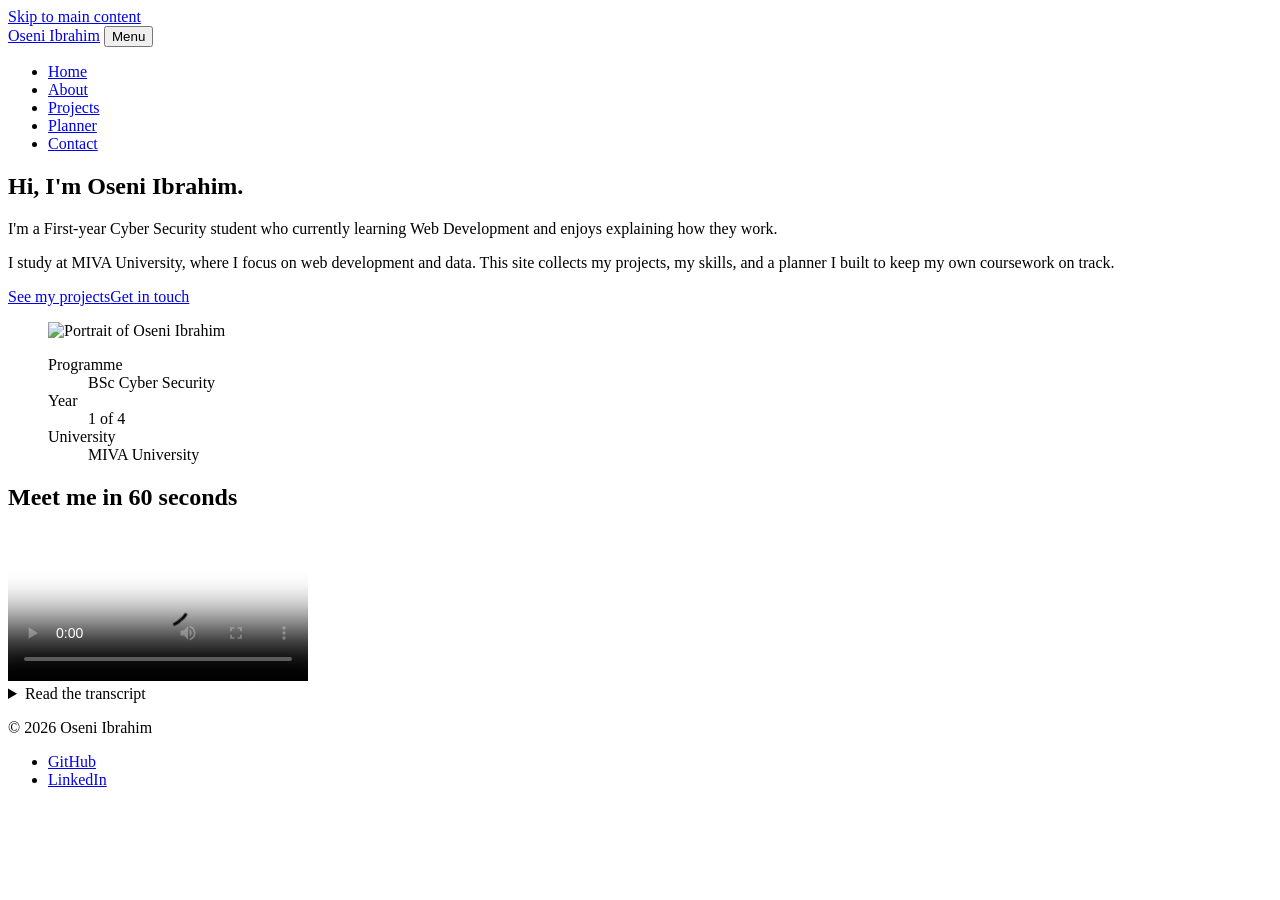
==== index.html @ 3f06a07c "first html file" ====
<!DOCTYPE html>
<html lang="en">

<head>
    <meta charset="utf-8">
    <meta name="viewport" content="width=device-width, initial-scale=1">
    <title>Home | Oseni Ibrahim</title>
    <meta name="description" content="Portfolio of Oseni Ibrahim, a Computer Science student.">
    <link rel="preconnect" href="https://fonts.googleapis.com">
    <link rel="preconnect" href="https://fonts.gstatic.com" crossorigin>
    <link
        href="https://fonts.googleapis.com/css2?family=Bricolage+Grotesque:wght@600;800&family=Public+Sans:wght@400;600&display=swap"
        rel="stylesheet">
    <link rel="stylesheet" href="css/styles.css">
</head>

<body>
    <a class="skip" href="#main">Skip to main content</a>
    <header class="site-header">
        <div class="wrap bar">
            <a class="brand" href="index.html">Oseni Ibrahim</a>
            <button class="nav-toggle" type="button" aria-expanded="false" aria-controls="nav">Menu</button>
            <nav id="nav" aria-label="Main">
                <ul>
                    <li><a href="index.html" aria-current="page">Home</a></li>
                    <li><a href="about.html">About</a></li>
                    <li><a href="projects.html">Projects</a></li>
                    <li><a href="planner.html">Planner</a></li>
                    <li><a href="contact.html">Contact</a></li>
                </ul>
            </nav>
        </div>
    </header>
    <main id="main">

        <section class="hero wrap">
            <div>
                <h1>Hi, I'm Oseni Ibrahim.</h1>
                <p class="lead">I'm a First-year Cyber Security student who currently learning Web Development and
                    enjoys explaining how they work.</p>
                <p>I study at MIVA University, where I focus on web development and data. This site collects my
                    projects, my skills, and a planner I built to keep my own coursework on track.</p>
                <p class="cta-row"><a class="btn" href="projects.html">See my projects</a><a class="btn ghost"
                        href="contact.html">Get in touch</a></p>
            </div>
            <figure class="id-card">
                <img src="https://drive.google.com/file/d/1kShl0quYSvwKNnQcOPsOj3Awe5-GO2vB/view?usp=drivesdk"
                    alt="Portrait of Oseni Ibrahim" width="400" height="400">
                <figcaption>
                    <dl>
                        <div>
                            <dt>Programme</dt>
                            <dd>BSc Cyber Security</dd>
                        </div>
                        <div>
                            <dt>Year</dt>
                            <dd>1 of 4</dd>
                        </div>
                        <div>
                            <dt>University</dt>
                            <dd>MIVA University</dd>
                        </div>
                    </dl>
                </figcaption>
            </figure>
        </section>
        <section class="wrap narrow">
            <h2>Meet me in 60 seconds</h2>
            <video controls preload="metadata"
                poster="https://drive.google.com/file/d/1ki7SX7H2IhmsDqUE-3GgRlFBGXtQvdEO/view?usp=drivesdk">
                <source src="assets/media/intro.mp4" type="video/mp4">
                <p>Your browser can't play this video. <a href="assets/media/intro.mp4">Download it instead</a>.</p>
            </video>
            <details>
                <summary>Read the transcript</summary>
                <p>Hello everyone!
                    My name is Oseni Ibrahim, and I'm a 100-level student at MIVA University, studying BSc Cyber
                    Security.
                    I'm currently in my first year, and I'm excited to begin my journey in the field of cybersecurity.
                    I'm particularly interested in learning how technology works, how systems can be protected, and how
                    cybersecurity can help create a safer digital world.
                    I look forward to developing my skills, gaining new experiences, and growing throughout my time at
                    MIVA University.
                    That's a little about me. Thanks for watching, and I hope to see you around!.</p>
            </details>
        </section>

    </main>
    <footer class="site-footer">
        <div class="wrap">
            <p>&copy; <span id="year">2026</span> Oseni Ibrahim</p>
            <ul class="social">
                <li><a href="https://github.com/brymezHD/Responsive-Student-Portfolio/">GitHub</a></li>
                <li><a href="https://www.linkedin.com/in/oseni-ibrahim-b8418a189">LinkedIn</a></li>
            </ul>
        </div>
    </footer>
    <script src="js/main.js" defer></script>
</body>

</html>
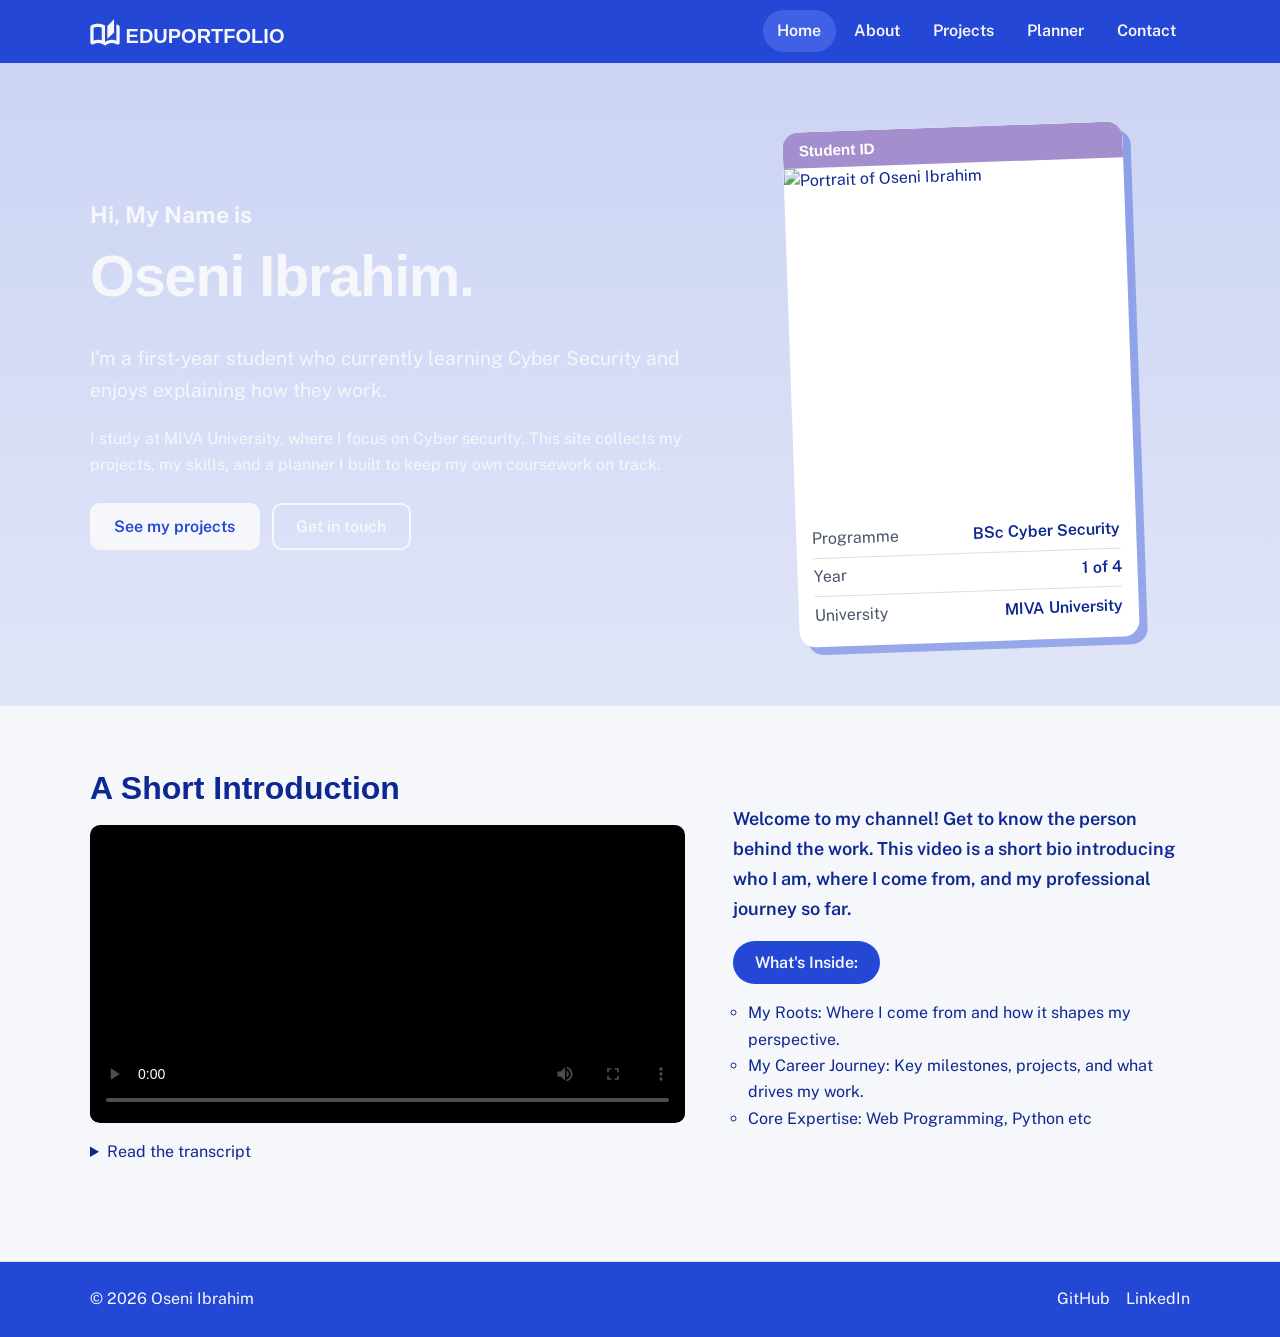
==== commit e0bad1ff: "Add files via upload new modification" ====
--- a/index.html
+++ b/index.html
@@ -11,91 +11,118 @@
     <link
         href="https://fonts.googleapis.com/css2?family=Bricolage+Grotesque:wght@600;800&family=Public+Sans:wght@400;600&display=swap"
         rel="stylesheet">
-    <link rel="stylesheet" href="css/styles.css">
+    <link rel="stylesheet"
+        href="https://fonts.googleapis.com/css2?family=Material+Symbols+Outlined:opsz,wght,FILL,GRAD@20..48,100..700,0..1,-50..200&icon_names=auto_stories" />
+    <link rel="stylesheet" href="styles.css">
+
 </head>
 
 <body>
     <a class="skip" href="#main">Skip to main content</a>
-    <header class="site-header">
+    <header class="inxsite-header">
         <div class="wrap bar">
-            <a class="brand" href="index.html">Oseni Ibrahim</a>
+            <a class="brandnew" href="index.html"><span class="material-symbols-outlined">
+                    auto_stories
+                </span>&nbsp;EDUPORTFOLIO</a>
             <button class="nav-toggle" type="button" aria-expanded="false" aria-controls="nav">Menu</button>
             <nav id="nav" aria-label="Main">
                 <ul>
-                    <li><a href="index.html" aria-current="page">Home</a></li>
-                    <li><a href="about.html">About</a></li>
-                    <li><a href="projects.html">Projects</a></li>
-                    <li><a href="planner.html">Planner</a></li>
-                    <li><a href="contact.html">Contact</a></li>
+                    <li><a class="indxnav" href="index.html" aria-current="page">Home</a></li>
+                    <li><a class="indxnav" href="about.html">About</a></li>
+                    <li><a class="indxnav" href="projects.html">Projects</a></li>
+                    <li><a class="indxnav" href="planner.html">Planner</a></li>
+                    <li><a class="indxnav" href="contact.html">Contact</a></li>
                 </ul>
             </nav>
         </div>
     </header>
     <main id="main">
 
+        <section class="hero-bg" id="coloursec">
+            <div class="hero wrap">
+                <div>
+                    <p class="inxwhiteoverlay preSt">Hi, My Name is</p>
+                    <h1 class="inxwhiteoverlay">Oseni Ibrahim.</h1>
+                    <p class="inxwhiteoverlay lead">I'm a first-year student who currently learning Cyber Security and
+                        enjoys explaining how they work.</p>
+                    <p class="inxwhiteoverlay">I study at MIVA University, where I focus on Cyber security. This site
+                        collects my
+                        projects, my skills, and a planner I built to keep my own coursework on track.</p>
+                    <p class="cta-row"><a class="btn indbuttn ghostagn" href="projects.html">See my projects</a><a
+                            class="btn ghost" href="contact.html">Get in touch</a></p>
+                </div>
+                <figure class="id-card">
+                    <img src="./assets/images/profile.jpg" alt="Portrait of Oseni Ibrahim" width="400" height="400">
+                    <figcaption>
+                        <dl>
+                            <div>
+                                <dt>Programme</dt>
+                                <dd>BSc Cyber Security</dd>
+                            </div>
+                            <div>
+                                <dt>Year</dt>
+                                <dd>1 of 4</dd>
+                            </div>
+                            <div>
+                                <dt>University</dt>
+                                <dd>MIVA University</dd>
+                            </div>
+                        </dl>
+                    </figcaption>
+                </figure>
+            </div>
+        </section>
         <section class="hero wrap">
             <div>
-                <h1>Hi, I'm Oseni Ibrahim.</h1>
-                <p class="lead">I'm a First-year Cyber Security student who currently learning Web Development and
-                    enjoys explaining how they work.</p>
-                <p>I study at MIVA University, where I focus on web development and data. This site collects my
-                    projects, my skills, and a planner I built to keep my own coursework on track.</p>
-                <p class="cta-row"><a class="btn" href="projects.html">See my projects</a><a class="btn ghost"
-                        href="contact.html">Get in touch</a></p>
+                <h2 class="shortintro">A Short Introduction</h2>
+                <video controls preload="metadata" poster="./assets/images/thumbnail.png">
+                    <source src="assets/media/intro.mp4" type="video/mp4">
+                    <p>Your browser can't play this video. <a href="assets/media/intro.mp4">Download it instead</a>.</p>
+                </video>
+                <details>
+                    <summary>Read the transcript</summary>
+                    <p>Hello everyone!
+                        My name is Oseni Ibrahim, and I'm a 100-level student at MIVA University, studying BSc Cyber
+                        Security.
+                        I'm currently in my first year, and I'm excited to begin my journey in the field of
+                        cybersecurity.
+                        I'm particularly interested in learning how technology works, how systems can be protected, and
+                        how
+                        cybersecurity can help create a safer digital world.
+                        I look forward to developing my skills, gaining new experiences, and growing throughout my time
+                        at
+                        MIVA University.
+                        That's a little about me. Thanks for watching, and I hope to see you around!.</p>
+                </details>
             </div>
-            <figure class="id-card">
-                <img src="https://drive.google.com/file/d/1kShl0quYSvwKNnQcOPsOj3Awe5-GO2vB/view?usp=drivesdk"
-                    alt="Portrait of Oseni Ibrahim" width="400" height="400">
-                <figcaption>
-                    <dl>
-                        <div>
-                            <dt>Programme</dt>
-                            <dd>BSc Cyber Security</dd>
-                        </div>
-                        <div>
-                            <dt>Year</dt>
-                            <dd>1 of 4</dd>
-                        </div>
-                        <div>
-                            <dt>University</dt>
-                            <dd>MIVA University</dd>
-                        </div>
-                    </dl>
-                </figcaption>
-            </figure>
-        </section>
-        <section class="wrap narrow">
-            <h2>Meet me in 60 seconds</h2>
-            <video controls preload="metadata"
-                poster="https://drive.google.com/file/d/1ki7SX7H2IhmsDqUE-3GgRlFBGXtQvdEO/view?usp=drivesdk">
-                <source src="assets/media/intro.mp4" type="video/mp4">
-                <p>Your browser can't play this video. <a href="assets/media/intro.mp4">Download it instead</a>.</p>
-            </video>
-            <details>
-                <summary>Read the transcript</summary>
-                <p>Hello everyone!
-                    My name is Oseni Ibrahim, and I'm a 100-level student at MIVA University, studying BSc Cyber
-                    Security.
-                    I'm currently in my first year, and I'm excited to begin my journey in the field of cybersecurity.
-                    I'm particularly interested in learning how technology works, how systems can be protected, and how
-                    cybersecurity can help create a safer digital world.
-                    I look forward to developing my skills, gaining new experiences, and growing throughout my time at
-                    MIVA University.
-                    That's a little about me. Thanks for watching, and I hope to see you around!.</p>
-            </details>
+            <div>
+                <p class="boldtxt">Welcome to my channel!
+                    Get to know the person behind the work. This video is a short bio introducing who I am, where I come
+                    from, and my professional journey so far.</p>
+
+                <button disabled class="WhatInside">What's Inside:</button>
+
+                <ul class="nomargn">
+                    <li>My Roots: Where I come from and how it shapes my perspective.</li>
+                    <li>My Career Journey: Key milestones, projects, and what drives my work.</li>
+                    <li>Core Expertise: Web Programming, Python etc</li>
+                </ul>
+            </div>
+
         </section>
 
     </main>
     <footer class="site-footer">
         <div class="wrap">
-            <p>&copy; <span id="year">2026</span> Oseni Ibrahim</p>
+            <p class="footerp">&copy; <span id="year">2026</span> Oseni Ibrahim</p>
             <ul class="social">
-                <li><a href="https://github.com/brymezHD/Responsive-Student-Portfolio/">GitHub</a></li>
-                <li><a href="https://www.linkedin.com/in/oseni-ibrahim-b8418a189">LinkedIn</a></li>
+                <li><a href="https://github.com/brymezHD/Responsive-Student-Portfolio/" class="no-underline footerp">GitHub</a>
+                </li>
+                <li><a href="https://www.linkedin.com/in/oseni-ibrahim-b8418a189" class="no-underline footerp">LinkedIn</a></li>
             </ul>
         </div>
     </footer>
-    <script src="js/main.js" defer></script>
+    <script src="./main.js" defer></script>
 </body>
 
 </html>
--- a/styles.css
+++ b/styles.css
@@ -0,0 +1,777 @@
+/* Palette and type tokens: change these to re-theme the whole site */
+:root {
+    --ink: #0e2892;
+    --paper: #f6f7fb;
+    --blue: #2447d6;
+    --blue-d: #1a36a8;
+    --hi: #2448d662;
+    --muted: #4a5568;
+    --line: #d9dee8;
+    --ok: #14663b;
+    --err: #b3261e;
+    --r: 10px;
+    --font-d: "Archivo Black", sans-serif;
+    --font-b: "Public Sans", system-ui, sans-serif
+}
+
+.footerp{color: var(--paper);
+/* Change to All Footer text color */
+}
+
+
+.site-footer a:hover {
+  color: #a38ece; /* Change to All Footer hover color */
+}
+
+button:disabled {
+    cursor: text;
+    /* Disabled button nt hovering */
+}
+
+.brandnew {
+    font: 800 1.25rem var(--font-d);
+    color: var(--paper);
+    text-decoration: none;
+}
+
+/* My NavBar Logo/Brandname for the index page */
+
+.shortintro {
+    font-weight: 800;
+
+}
+
+/**Making The Welcome to my Channel Bold**/
+.boldtxt {
+    font-weight: 600;
+    font-size: 18px;
+
+}
+
+.WhatInside {
+    font-weight: 700;
+    font-size: 20px;
+    display: inline-block;
+    padding: .75rem 1.4rem;
+    border: none;
+    border-radius: 40px;
+    background: var(--blue);
+    color: var(--paper);
+    font: 600 1rem var(--font-b);
+    text-decoration: none;
+    cursor: pointer;
+    transition: background .2s;
+    /**Making The intro text Bold**/
+}
+
+/**Making The welcome text Bold**/
+
+.nomargn {
+    display: block;
+    list-style-type: circle;
+    margin-block-start: 16pxpx;
+    margin-block-end: 0em 0px;
+    padding-inline-start: 15px;
+    unicode-bidi: isolate;
+    /**Controls margin on UL links**/
+}
+
+
+
+.indxnav {
+    display: block;
+    padding: .5rem .9rem;
+    border-radius: 999px;
+    color: var(--paper);
+    text-decoration: none;
+    font-weight: 600;
+    transition: background .2s
+        /* My NavBar Link colour for the index page */
+}
+
+.inxwhiteoverlay {
+    color: var(--paper);
+}
+
+.inxsite-header {
+    background: #2447d6;
+    border-bottom: 1px solid var(--blue);
+    /* My NavBar bottom line Color Change to blue */
+    position: sticky;
+    top: 0;
+    z-index: 10
+        /* My NavBar Background Color Change to white */
+}
+
+
+* {
+    box-sizing: border-box
+}
+
+.preSt {
+    font-size: 23px;
+    font-family: var(--font-b);
+    line-height: 1.15;
+    margin: 0 0 .6em;
+    font-weight: bold;
+
+}
+
+.bluecol{ color:#2447d6;
+/* change paragraph col in project tab */
+}
+
+
+.material-symbols-outlined {
+    font-size: 30px;
+    font-weight: bold;
+    position: relative;
+    top: 6px;
+    /* Pushes the icon 3px down from its original position */
+
+}
+
+.bgblue{
+    /**change 3rd DIV BG to blue inabout page**/
+}
+
+.hero-bg {
+    background-image:
+        linear-gradient(rgba(36, 71, 214, 0.2), rgba(36, 72, 214, 0.1)),
+        url('./assets/images/indexbg.png');
+    background-size: cover;
+    background-position: center;
+}
+
+
+body {
+    margin: 0;
+    font: 1rem/1.65 var(--font-b);
+    color: var(--ink);
+    background: var(--paper)
+}
+
+/* Removing underline text effect on all links */
+.no-underline {
+    text-decoration: none;
+}
+
+.no-underline:hover {
+  color: #a38ece; /* Change text when hover */
+}
+
+.click-here{
+    text-decoration: none;
+    font-size: small;/* modify text for click here text */
+}
+
+.click-here:hover {
+  color: #a38ece; /* Change text for click here when you hover */
+}
+
+
+
+h1,
+h2,
+h3 {
+    font-family: var(--font-d);
+    line-height: 1.15;
+    margin: 0 0 .6em
+}
+
+h1 {
+    font-size: clamp(2.2rem, 5vw, 3.6rem);
+    font-weight: 800;
+    letter-spacing: -.02em
+}
+
+h2 {
+    font-size: clamp(1.5rem, 3vw, 2rem)
+}
+
+h3 {
+    font-size: 1.2rem
+}
+
+p,
+li {
+    max-width: 70ch
+}
+
+a {
+    color: var(--blue)
+}
+
+img,
+video {
+    max-width: 100%;
+    height: auto;
+    display: block
+}
+
+:focus-visible {
+    outline: 3px solid var(--blue);
+    outline-offset: 3px
+}
+
+.wrap {
+    width: min(1100px, 100% - 2.5rem);
+    margin-inline: auto;
+    padding-block: 3.3rem
+}
+
+.narrow {
+    width: min(720px, 100% - 2.5rem)
+}
+
+.page-head {
+    padding-bottom: .5rem
+}
+
+.lead {
+    font-size: 1.2rem
+}
+
+.skip {
+    position: absolute;
+    left: -999px
+}
+
+.skip:focus {
+    left: 1rem;
+    top: 1rem;
+    background: var(--hi);
+    color: var(--ink);
+    padding: .5rem 1rem;
+    z-index: 20
+}
+
+.sr {
+    position: absolute;
+    width: 1px;
+    height: 1px;
+    overflow: hidden;
+    clip: rect(0 0 0 0)
+}
+
+/* Header and navigation */
+.site-header {
+    background: #fff;
+    border-bottom: 1px solid var(--line);
+    position: sticky;
+    top: 0;
+    z-index: 10
+}
+
+.bar {
+    display: flex;
+    align-items: center;
+    justify-content: space-between;
+    gap: 1rem;
+    padding-block: .6rem
+}
+
+.brand {
+    font: 800 1.25rem var(--font-d);
+    color: var(--blue);
+    text-decoration: none
+}
+
+nav ul {
+    display: flex;
+    gap: .25rem;
+    list-style: none;
+    margin: 0;
+    padding: 0
+}
+
+nav a {
+    display: block;
+    padding: .5rem .9rem;
+    border-radius: 999px;
+    color: var(--ink);
+    text-decoration: none;
+    font-weight: 600;
+    transition: background .2s
+}
+
+nav a:hover {
+    background: #5d7bf481
+        /** Changes hover action in all page**/
+}
+
+nav a[aria-current="page"] {
+    background: #5d7bf481;
+    /** Changes current page hover on Home link**/
+
+}
+
+
+.nav-toggle {
+    display: none;
+    font: 600 1rem var(--font-b);
+    padding: .5rem 1rem;
+    border: 2px solid var(--ink);
+    border-radius: var(--r);
+    background: #fff;
+    color: var(--ink);
+    cursor: pointer
+}
+
+/* Buttons */
+.btn {
+    display: inline-block;
+    padding: .75rem 1.4rem;
+    border: 2px solid var(--blue);
+    border-radius: var(--r);
+    background: var(--blue);
+    color: #fff;
+    font: 600 1rem var(--font-b);
+    text-decoration: none;
+    cursor: pointer;
+    transition: background .2s
+}
+
+.btn.indbuttn {
+    display: inline-block;
+    padding: .75rem 1.4rem;
+    border: 2px solid var(--paper);
+    border-radius: var(--r);
+    background: var(--paper);
+    color: #2447d6;
+    font: 600 1rem var(--font-b);
+    text-decoration: none;
+    cursor: pointer;
+    transition: background .2s
+}
+
+.btn:hover {
+    background: var(--blue-d);
+    border-color: var(--blue-d)
+}
+
+.btn.ghost {
+    background: transparent;
+    color: var(--paper);
+    border: 2px solid var(--paper);
+    /** transparent button on index page**/
+
+}
+
+
+.btn.ghost:hover {
+    background: #5d7bf481;
+    border: #5d7bf481;
+    /** transparent Get in Touch button on index page**/
+}
+
+.btn.ghostagn:hover {
+    background: var(--blue-d);
+    color: var(--paper);
+    /** transparent See my Project button on index page**/
+}
+
+.cta-row {
+    display: flex;
+    flex-wrap: wrap;
+    gap: .75rem;
+    margin-top: 1.5rem
+}
+
+/* Home: hero with student ID card */
+.hero {
+    display: grid;
+    grid-template-columns: 1.3fr 1fr;
+    gap: 3rem;
+    align-items: center;
+    padding-block: 4rem
+}
+
+.id-card {
+    margin: 0;
+    width: 100%;
+    max-width: 340px;
+    justify-self: center;
+    background: #fff;
+    border: 2px none;
+    border-radius: 16px;
+    overflow: hidden;
+    box-shadow: 8px 8px 0 var(--hi);
+    transform: rotate(-2deg);
+    animation: settle .8s ease-out
+}
+
+.id-card::before {
+    content: "Student ID";
+    display: block;
+    background: #a38ece;
+    color: #fff;
+    font: 600 .95rem var(--font-d);
+    padding: .6rem 1rem
+}
+
+.id-card img {
+    width: 100%;
+    aspect-ratio: 1;
+    object-fit: cover
+}
+
+.id-card dl {
+    margin: 0;
+    padding: .75rem 1rem
+}
+
+.id-card dl div {
+    display: flex;
+    justify-content: space-between;
+    gap: 1rem;
+    padding: .35rem 0;
+    border-bottom: 1px solid var(--line)
+}
+
+.id-card dl div:last-child {
+    border: 0
+}
+
+.id-card dt {
+    color: var(--muted)
+}
+
+.id-card dd {
+    margin: 0;
+    font-weight: 600;
+    text-align: right
+}
+
+@keyframes settle {
+    from {
+        transform: rotate(6deg) translateY(16px);
+        opacity: 0
+    }
+}
+
+video {
+    width: 100%;
+    border-radius: var(--r);
+    background: #000
+}
+
+details {
+    margin-top: 1rem
+}
+
+/* About */
+.two {
+    display: grid;
+    grid-template-columns: repeat(auto-fit, minmax(260px, 1fr));
+    gap: 2rem
+}
+
+.table-wrap {
+    overflow-x: auto
+}
+
+table {
+    width: 100%;
+    border-collapse: collapse;
+    background: #fff
+}
+
+caption {
+    text-align: left;
+    font-weight: 600;
+    padding-bottom: .5rem
+}
+
+th,
+td {
+    text-align: left;
+    padding: .75rem 1rem;
+    border-bottom: 1px solid var(--line)
+}
+
+thead th {
+    background: var(--ink);
+    color: #fff
+}
+
+.tags {
+    display: flex;
+    flex-wrap: wrap;
+    gap: .4rem;
+    list-style: none;
+    margin: 0;
+    padding: 0
+}
+
+.tags li {
+    background: var(--blue);
+    color: var(--paper);
+    padding: .15rem .7rem;
+    border-radius: 999px;
+    font-size: .9rem
+}
+
+/* Projects */
+.grid {
+    display: grid;
+    grid-template-columns: repeat(auto-fit, minmax(270px, 1fr));
+    gap: 1.5rem
+}
+
+.card {
+    background: #fff;
+    border: 1px solid var(--line);
+    border-radius: var(--r);
+    overflow: hidden;
+    display: flex;
+    flex-direction: column;
+    transition: border-color .2s
+}
+
+.card:hover {
+    border-color: var(--blue)
+}
+
+.card img {
+    width: 100%;
+    aspect-ratio: 16/10;
+    object-fit: cover
+}
+
+.card-body {
+    padding: 1.25rem;
+    display: flex;
+    flex-direction: column;
+    gap: .6rem;
+    flex: 1
+}
+
+.shadow-effect { /* add shadow effect to card-body box */
+  /* offset-x | offset-y | blur-radius | color */
+  box-shadow: 5px 5px 10px rgba(0, 0, 0, 0.3);
+}
+
+.card-body h2 {
+    font-size: 1.35rem;
+    margin: 0
+}
+
+.card-body p {
+    margin: 0
+}
+
+.card-body a {
+    margin-top: auto;
+    font-weight: 600
+}
+
+/* Forms, messages, planner */
+.field {
+    display: flex;
+    flex-direction: column;
+    gap: .35rem;
+    margin-bottom: 1rem
+}
+
+label {
+    font-weight: 600
+}
+
+input,
+textarea {
+    font: inherit;
+    width: 100%;
+    padding: .7rem .8rem;
+    border: 2px solid var(--line);
+    border-radius: 8px;
+    background: #fff;
+    color: var(--ink)
+}
+
+input:focus,
+textarea:focus {
+    border-color: var(--blue);
+    outline: 3px solid #c9d4ff;
+    outline-offset: 0
+}
+
+[aria-invalid="true"] {
+    border-color: var(--err)
+}
+
+.err {
+    color: var(--err);
+    font-size: .9rem;
+    min-height: 1.3em
+}
+
+.msg {
+    padding: .75rem 1rem;
+    border-radius: 8px;
+    border-left: 4px solid;
+    margin-top: 1rem
+}
+
+.msg:empty {
+    display: none
+}
+
+.msg.error {
+    background: #fdecea;
+    color: var(--err);
+    border-color: var(--err)
+}
+
+.msg.success {
+    background: #e6f4ea;
+    color: var(--ok);
+    border-color: var(--ok)
+}
+
+.row {
+    display: flex;
+    flex-wrap: wrap;
+    gap: 1rem;
+    align-items: flex-end
+}
+
+.row .field {
+    margin: 0;
+    flex: 1 1 180px
+}
+
+.row .grow {
+    flex: 2 1 260px
+}
+
+.tasks {
+    list-style: none;
+    padding: 0;
+    margin: 1rem 0 0;
+    display: grid;
+    gap: .6rem
+}
+
+.tasks li {
+    display: flex;
+    align-items: center;
+    gap: .75rem;
+    max-width: none;
+    background: #fff;
+    border: 1px solid var(--line);
+    border-radius: var(--r);
+    padding: .7rem 1rem
+}
+
+.tasks input {
+    width: 1.2rem;
+    height: 1.2rem;
+    accent-color: var(--blue)
+}
+
+.tasks label {
+    flex: 1;
+    font-weight: 400;
+    cursor: pointer
+}
+
+.tasks .done label {
+    text-decoration: line-through;
+    color: var(--muted)
+}
+
+.due {
+    font-size: .85rem;
+    color: var(--muted)
+}
+
+.del {
+    font: inherit;
+    background: none;
+    border: 1px solid var(--line);
+    border-radius: 8px;
+    padding: .35rem .7rem;
+    color: var(--err);
+    cursor: pointer;
+    transition: background .2s
+}
+
+.del:hover {
+    background: #fdecea
+}
+
+.empty {
+    text-align: center;
+    padding: 2rem;
+    margin-top: 1rem;
+    border: 2px dashed var(--line);
+    border-radius: var(--r);
+    color: var(--muted);
+    max-width: none
+}
+
+/* Footer */
+.site-footer {
+    background:#2448d6;
+    border-top: 1px solid var(--line);
+    margin-top: 2rem
+}
+
+.site-footer .wrap {
+    display: flex;
+    flex-wrap: wrap;
+    justify-content: space-between;
+    gap: 1rem;
+    padding-block: 1.5rem
+}
+
+.site-footer p {
+    margin: 0
+}
+
+.social {
+    display: flex;
+    gap: 1rem;
+    list-style: none;
+    margin: 0;
+    padding: 0
+}
+
+/* Small screens: collapsible menu, single-column hero */
+@media(max-width:760px) {
+    .nav-toggle {
+        display: block
+    }
+
+    nav {
+        display: none;
+        position: absolute;
+        top: 100%;
+        left: 0;
+        right: 0;
+        background: #fff;
+        border-bottom: 1px solid var(--line);
+        padding: .5rem 1.25rem
+    }
+
+    nav.open {
+        display: block
+    }
+
+    nav ul {
+        flex-direction: column
+    }
+
+    .hero {
+        grid-template-columns: 1fr;
+        padding-block: 2rem
+    }
+}
+
+@media(prefers-reduced-motion:reduce) {
+    * {
+        animation: none !important;
+        transition: none !important
+    }
+}
